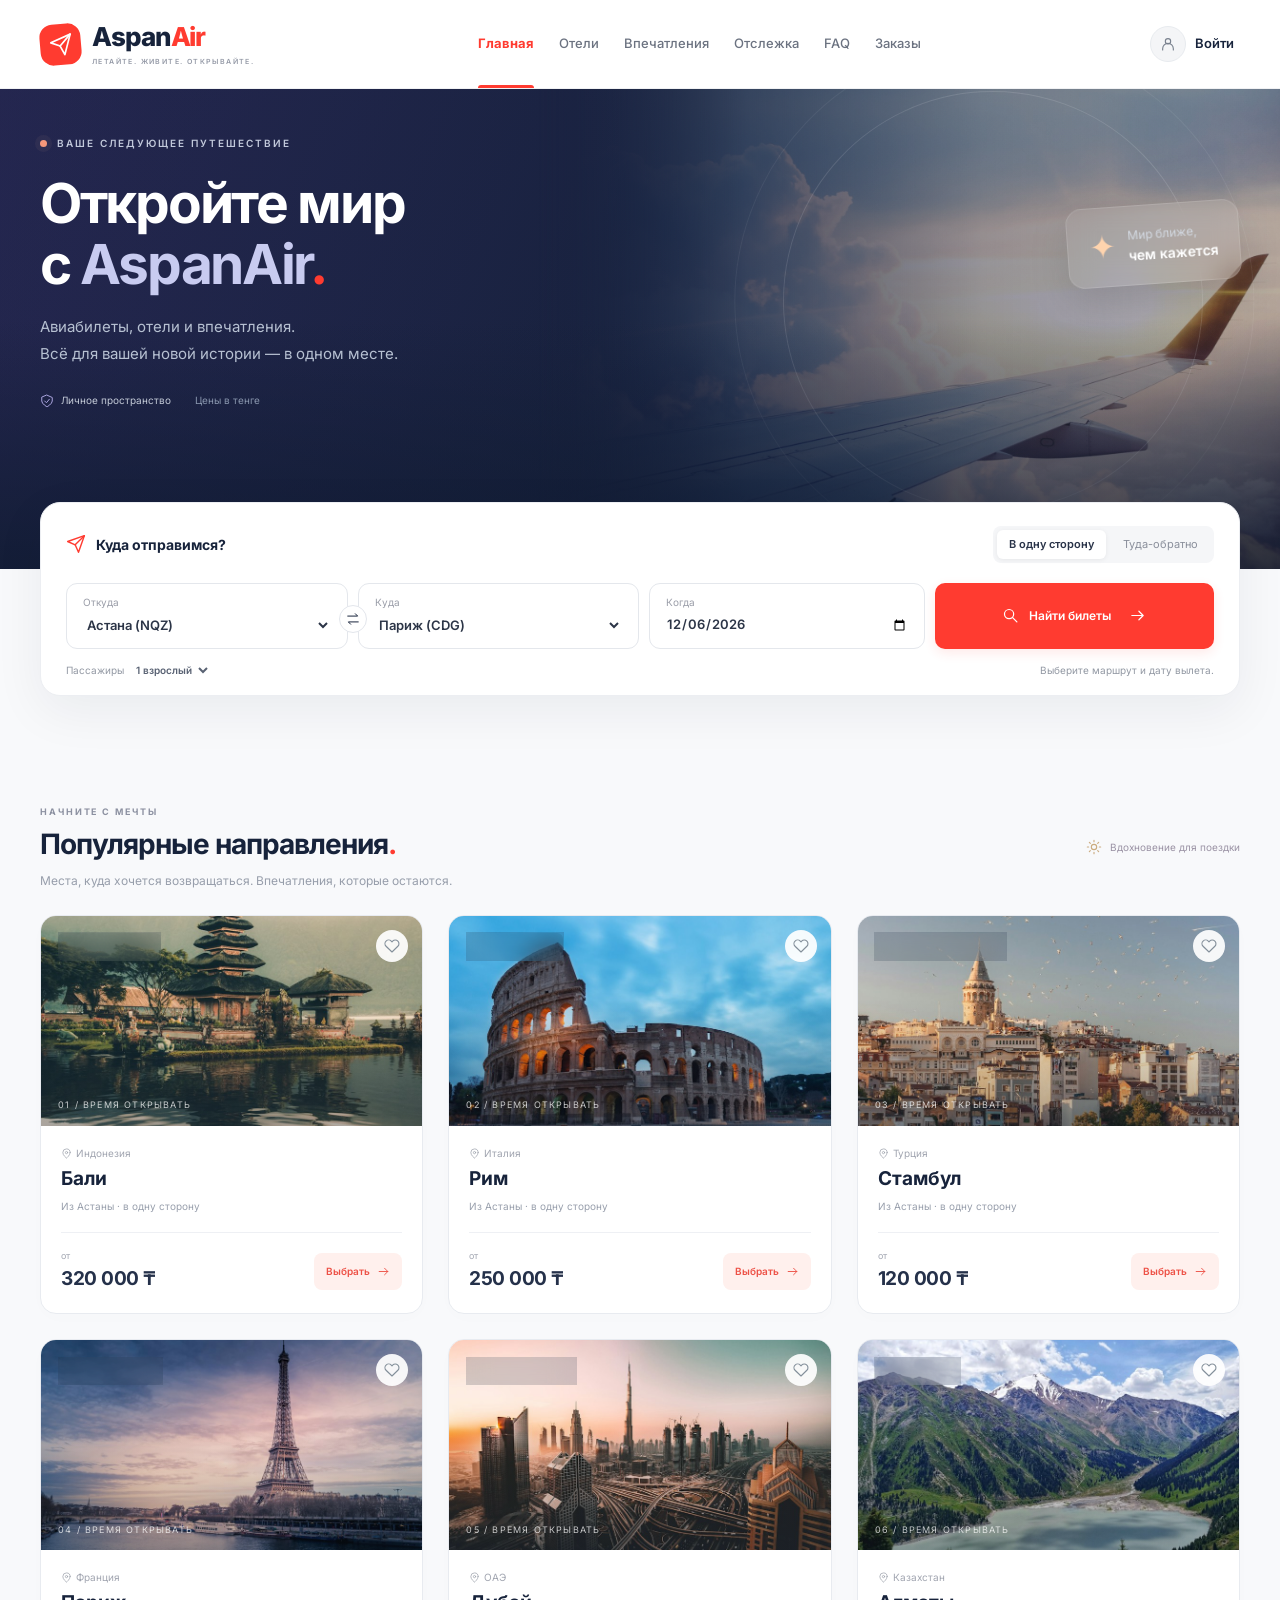
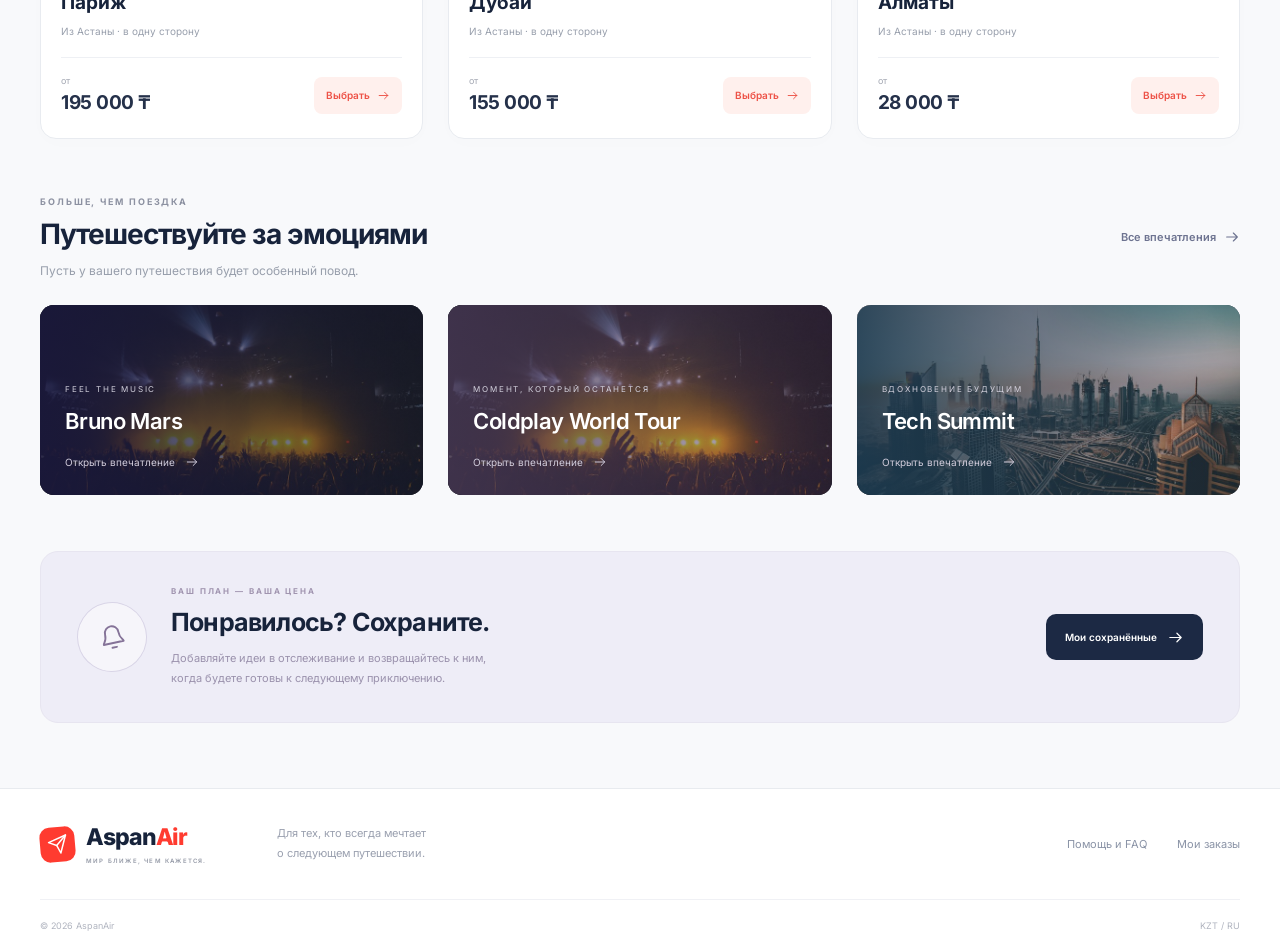
==== index.html @ 9a00ba20 "Создана начальная версия сайта" ====
<!DOCTYPE html>
<html lang="ru">
<head>
 <meta charset="UTF-8"><meta name="viewport" content="width=device-width, initial-scale=1.0"><meta name="theme-color" content="#111b35">
 <title>AspanAir — Дешевые авиабилеты, отели и туры</title>
 <meta name="description" content="Ваше следующее путешествие начинается здесь. AspanAir: авиабилеты, отели, впечатления и отслеживание цен.">
 <link rel="icon" href="./assets/favicon.svg" type="image/svg+xml"><link rel="stylesheet" href="./style.css"><script defer src="./script.js"></script>
</head>
<body>
 <a class="skip-link" href="#main">Перейти к содержимому</a>
 <svg class="icon-defs" aria-hidden="true" xmlns="http://www.w3.org/2000/svg"><defs>
 <symbol id="i-plane" viewBox="0 0 24 24"><path d="m22 2-7 20-4-9-9-4Z"/><path d="M22 2 11 13"/></symbol>
 <symbol id="i-heart" viewBox="0 0 24 24"><path d="M20.8 4.6a5.5 5.5 0 0 0-7.8 0L12 5.7l-1.1-1.1a5.5 5.5 0 0 0-7.8 7.8L12 21l8.8-8.6a5.5 5.5 0 0 0 0-7.8Z"/></symbol>
 <symbol id="i-arrow" viewBox="0 0 24 24"><path d="M4 12h16m-6-6 6 6-6 6"/></symbol>
 <symbol id="i-check" viewBox="0 0 24 24"><path d="m5 12 4 4L19 6"/></symbol>
 <symbol id="i-close" viewBox="0 0 24 24"><path d="m6 6 12 12M6 18 18 6"/></symbol>
 <symbol id="i-menu" viewBox="0 0 24 24"><path d="M4 6h16M4 12h16M4 18h16"/></symbol>
 <symbol id="i-user" viewBox="0 0 24 24"><circle cx="12" cy="8" r="4"/><path d="M4 21v-2a8 8 0 0 1 16 0v2"/></symbol>
 <symbol id="i-location" viewBox="0 0 24 24"><path d="M20 10c0 6-8 12-8 12S4 16 4 10a8 8 0 1 1 16 0Z"/><circle cx="12" cy="10" r="2.5"/></symbol>
 <symbol id="i-calendar" viewBox="0 0 24 24"><rect x="3" y="5" width="18" height="16" rx="3"/><path d="M7 3v4m10-4v4M3 11h18"/></symbol>
 <symbol id="i-search" viewBox="0 0 24 24"><circle cx="10" cy="10" r="6.5"/><path d="m15 15 6 6"/></symbol>
 <symbol id="i-bag" viewBox="0 0 24 24"><rect x="4" y="7" width="16" height="14" rx="3"/><path d="M8 7V5a4 4 0 0 1 8 0v2M9 11v2m6-2v2"/></symbol>
 <symbol id="i-bell" viewBox="0 0 24 24"><path d="M18 8a6 6 0 0 0-12 0c0 7-3 7-3 9h18c0-2-3-2-3-9M10 21h4"/></symbol>
 <symbol id="i-swap" viewBox="0 0 24 24"><path d="M3 7h17l-4-4M21 17H4l4 4"/></symbol>
 <symbol id="i-star" viewBox="0 0 24 24"><path d="m12 3 3 6 7 1-5 5 1 7-6-3-6 3 1-7-5-5 7-1Z"/></symbol>
 <symbol id="i-shield" viewBox="0 0 24 24"><path d="m12 2 9 4v6c0 5-9 10-9 10S3 17 3 12V6Z"/><path d="m8 12 3 3 5-6"/></symbol>
 <symbol id="i-sun" viewBox="0 0 24 24"><circle cx="12" cy="12" r="4"/><path d="M12 2v2m0 16v2M2 12h2m16 0h2M5 5l1.5 1.5m11 11L19 19M5 19l1.5-1.5m11-11L19 5"/></symbol>
 </defs></svg>
 <header class="header">
  <div class="container header-inner">
   <a href="#flights" class="logo" data-tab="flights" aria-label="AspanAir — на главную"><span class="logo-mark"><svg class="icon"><use href="#i-plane"/></svg></span><span>Aspan<span class="logo-air">Air</span><small>ЛЕТАЙТЕ. ЖИВИТЕ. ОТКРЫВАЙТЕ.</small></span></a>
   <nav class="desktop-nav" aria-label="Основная навигация" id="desktop-nav">
    <a href="#flights" id="nav-flights" data-tab="flights" class="active" aria-current="page">Главная</a><a href="#hotels" id="nav-hotels" data-tab="hotels">Отели</a><a href="#experiences" id="nav-experiences" data-tab="experiences">Впечатления</a><a href="#tracking" id="nav-tracking" data-tab="tracking">Отслежка <span class="badge purple" id="tracking-badge" hidden>0</span></a><a href="#faq" id="nav-faq" data-tab="faq">FAQ</a><a href="#cart" id="nav-cart" data-tab="cart">Заказы <span class="badge" id="cart-badge" hidden>0</span></a>
   </nav>
   <div class="header-actions"><button class="profile-btn" id="profile-button" aria-label="Открыть профиль"><span class="avatar"><svg class="icon"><use href="#i-user"/></svg></span><span id="profile-name">Войти</span></button><button class="icon-button mobile-toggle" id="mobile-menu-toggle" aria-label="Открыть меню" aria-expanded="false" aria-controls="mobile-menu"><svg class="icon"><use href="#i-menu"/></svg></button></div>
  </div>
  <nav class="mobile-menu" id="mobile-menu" aria-label="Мобильная навигация" hidden><a href="#flights" data-tab="flights">Главная <span>01</span></a><a href="#hotels" data-tab="hotels">Отели <span>02</span></a><a href="#experiences" data-tab="experiences">Впечатления <span>03</span></a><a href="#tracking" data-tab="tracking">Отслежка цен <span id="mobile-tracking-count">0</span></a><a href="#faq" data-tab="faq">FAQ <span>05</span></a><a href="#cart" data-tab="cart">Мои заказы <span id="mobile-cart-count">0</span></a></nav>
 </header>
 <main id="main" tabindex="-1">
  <section class="tab-pane" id="tab-flights-content" aria-label="Авиабилеты">
   <div class="hero">
    <div class="hero-photo" role="img" aria-label="Крыло самолёта над облаками на закате"></div><div class="hero-orbit" aria-hidden="true"></div>
    <div class="container hero-inner"><div class="hero-copy"><p class="eyebrow"><span></span> ВАШЕ СЛЕДУЮЩЕЕ ПУТЕШЕСТВИЕ</p><h1>Откройте мир<br>с <span>AspanAir</span><span class="red-dot">.</span></h1><p class="hero-description">Авиабилеты, отели и впечатления.<br>Всё для вашей новой истории — в одном месте.</p><div class="hero-bottom"><span><svg class="icon"><use href="#i-shield"/></svg> Личное пространство</span><span>Цены в тенге</span></div></div><div class="hero-stamp" aria-hidden="true"><span class="stamp-icon">✦</span><div>Мир ближе,<br><strong>чем кажется</strong></div></div></div>
   </div>
   <div class="container search-wrap"><form id="flight-search-form" class="search-card" novalidate>
    <div class="search-top"><span class="search-title"><svg class="icon"><use href="#i-plane"/></svg> Куда отправимся?</span><div class="trip-type" role="group" aria-label="Тип поездки"><button type="button" id="one-way" class="selected" aria-pressed="true">В одну сторону</button><button type="button" id="round-trip" aria-pressed="false">Туда-обратно</button></div></div>
    <div class="search-fields"><div class="route-fields"><label class="search-field"><span>Откуда</span><select id="origin" name="origin" aria-label="Город вылета"></select></label><button type="button" id="swap-cities" class="swap-button" aria-label="Поменять города местами"><svg class="icon"><use href="#i-swap"/></svg></button><label class="search-field"><span>Куда</span><select id="destination" name="destination" aria-label="Город прилёта"></select></label></div><label class="search-field date-field"><span>Когда</span><input type="date" id="flight-date" name="date" required></label><label class="search-field date-field" id="return-field" hidden><span>Обратно</span><input type="date" id="return-date" name="returnDate" disabled></label><button class="btn btn-primary search-submit" id="search-button" type="submit"><svg class="icon"><use href="#i-search"/></svg><span>Найти билеты</span><svg class="icon search-arrow"><use href="#i-arrow"/></svg></button></div>
    <div class="search-bottom"><label>Пассажиры <select id="passengers" name="passengers" aria-label="Количество пассажиров"><option value="1">1 взрослый</option><option value="2">2 взрослых</option><option value="3">3 взрослых</option><option value="4">4 взрослых</option><option value="5">5 взрослых</option><option value="6">6 взрослых</option><option value="7">7 взрослых</option><option value="8">8 взрослых</option><option value="9">9 взрослых</option></select></label><span>Выберите маршрут и дату вылета.</span></div>
    <p id="search-error" class="form-error" role="alert" hidden></p><div id="runway-container" class="runway" role="status" hidden><span id="takeoff-airplane"><svg class="icon"><use href="#i-plane"/></svg></span> Подбираем ваше следующее путешествие…</div>
   </form></div>
   <div class="container content-sections">
    <section id="search-results" class="results-section" hidden tabindex="-1"><div class="section-heading"><div><p class="section-kicker">ВАШ МАРШРУТ</p><h2 id="results-title">Найденные рейсы</h2><p id="results-meta"></p></div><button type="button" class="text-button" id="close-results">Скрыть результаты <span>×</span></button></div><div class="filter-row"><label class="check-label"><input type="checkbox" id="direct-only"> Только прямые</label><label>Сортировка <select id="sort-results"><option value="price">Сначала дешевле</option><option value="departure">По времени вылета</option></select></label></div><div id="results-list"></div></section>
    <section><div class="section-heading"><div><p class="section-kicker">НАЧНИТЕ С МЕЧТЫ</p><h2>Популярные направления<span class="red-dot">.</span></h2><p>Места, куда хочется возвращаться. Впечатления, которые остаются.</p></div><span class="heading-note"><svg class="icon"><use href="#i-sun"/></svg> Вдохновение для поездки</span></div><div class="card-grid" id="destinations-grid"></div></section>
    <section class="events-section"><div class="section-heading"><div><p class="section-kicker">БОЛЬШЕ, ЧЕМ ПОЕЗДКА</p><h2>Путешествуйте за эмоциями</h2><p>Пусть у вашего путешествия будет особенный повод.</p></div><a href="#experiences" class="text-button" data-tab="experiences">Все впечатления <svg class="icon"><use href="#i-arrow"/></svg></a></div><div class="event-grid" id="events-grid"></div></section>
    <section class="journey-banner"><div class="journey-symbol" aria-hidden="true"><svg class="icon"><use href="#i-bell"/></svg></div><div><p class="section-kicker">ВАШ ПЛАН — ВАША ЦЕНА</p><h2>Понравилось? Сохраните.</h2><p>Добавляйте идеи в отслеживание и возвращайтесь к ним,<br class="desktop-break"> когда будете готовы к следующему приключению.</p></div><a href="#tracking" data-tab="tracking" class="btn btn-dark">Мои сохранённые <svg class="icon"><use href="#i-arrow"/></svg></a></section>
   </div>
  </section>
  <section class="tab-pane" id="tab-hotels-content" hidden aria-labelledby="hotels-title"><div class="page-hero"><div class="container"><p class="section-kicker">ПРОСЫПАЙТЕСЬ В НОВОМ МЕСТЕ</p><h1 id="hotels-title">Почувствуйте себя дома<span class="red-dot">.</span></h1><p>От уютного стандарта до президентского люкса. Найдите своё место для отдыха.</p></div></div><div class="container page-content"><div class="filter-row"><label class="filter-field">Направление <select id="hotel-filter"><option value="all">Все направления</option><option value="Бали">Бали</option><option value="Франция">Париж</option><option value="ОАЭ">Дубай</option></select></label><span class="subtle-note">Цена за ночь для 2 гостей</span></div><div class="card-grid" id="hotels-grid"></div></div></section>
  <section class="tab-pane" id="tab-experiences-content" hidden aria-labelledby="experiences-title"><div class="page-hero experience-hero"><div class="container"><p class="section-kicker">СОБИРАЙТЕ МОМЕНТЫ</p><h1 id="experiences-title">Истории начинаются здесь<span class="red-dot">.</span></h1><p>Стандарт, VIP с быстрым доступом или индивидуальная программа. Выбирайте своё приключение.</p></div></div><div class="container page-content"><div class="filter-row"><label class="filter-field">Что вас вдохновляет? <select id="experience-filter"><option value="all">Все впечатления</option><option value="Впечатление">Экскурсии и приключения</option><option value="Событие">Музыка и события</option></select></label></div><div class="card-grid" id="experiences-grid"></div></div></section>
  <section class="tab-pane" id="tab-tracking-content" hidden aria-labelledby="tracking-title"><div class="page-hero tracking-hero"><div class="container"><p class="section-kicker">ВАШ СПИСОК ЖЕЛАНИЙ</p><h1 id="tracking-title">Хорошие идеи стоит сохранить<span class="red-dot">.</span></h1><p><span class="personal-name">Ержан</span>, ваши направления, отели и впечатления — всегда под рукой.</p></div></div><div class="container page-content"><div class="section-heading compact"><div><h2>Отслеживание цен <span id="tracking-total" class="count-label">0</span></h2><p>Задайте желаемую цену и попробуйте, как работает отслеживание.</p></div><button class="btn btn-outline" id="simulate-prices"><svg class="icon"><use href="#i-bell"/></svg> Смоделировать изменение</button></div><p class="info-note">Изменение цены рассчитывается по кнопке. Автоматическое обновление реальных цен и отправка уведомлений не подключены.</p><div id="tracking-items-list"></div></div></section>
  <section class="tab-pane" id="tab-faq-content" hidden aria-labelledby="faq-title"><div class="page-hero"><div class="container"><p class="section-kicker">МЫ РЯДОМ</p><h1 id="faq-title">Путешествуйте без вопросов<span class="red-dot">.</span></h1><p>Всё, что нужно знать о проекте, тарифах и вашем следующем путешествии.</p></div></div><div class="container faq-layout page-content"><aside class="faq-aside"><span class="large-icon"><svg class="icon"><use href="#i-plane"/></svg></span><h2>Центр поддержки</h2><p>Собрали ответы на частые вопросы, чтобы подготовка к путешествию была проще.</p></aside><div id="faq-list" class="faq-list"></div></div></section>
  <section class="tab-pane" id="tab-cart-content" hidden aria-labelledby="cart-title"><div class="page-hero"><div class="container"><p class="section-kicker">ВАШЕ ПУТЕШЕСТВИЕ ПОЧТИ НАЧАЛОСЬ</p><h1 id="cart-title">Всё готово к новым историям<span class="red-dot">.</span></h1><p>Проверьте предложения, оформите заказ и сохраните свои планы.</p></div></div><div class="container page-content"><div class="cart-layout"><div><div class="section-heading compact"><h2>Выбранные предложения <span id="cart-total-count" class="count-label">0</span></h2></div><div id="cart-items-list"></div></div><aside class="summary-card" id="cart-summary"><p class="section-kicker">ВАШ ЗАКАЗ</p><h3>Детали путешествия</h3><div class="summary-row"><span>Предложения</span><span id="summary-quantity">0</span></div><div class="summary-row"><span>Сервисный сбор</span><strong>0 ₸</strong></div><div class="summary-total"><span>Итого</span><strong id="summary-price">0 ₸</strong></div><button class="btn btn-primary" id="checkout-button">Оформить заказ <svg class="icon"><use href="#i-arrow"/></svg></button><p class="subtle-note"><svg class="icon"><use href="#i-shield"/></svg> Без оплаты и банковских данных</p></aside></div><section class="order-history"><div class="section-heading"><div><p class="section-kicker">ВСЕ ПЛАНЫ ПОД РУКОЙ</p><h2>История заказов</h2></div><span class="subtle-note">Сохраняется на этом устройстве</span></div><div id="order-history-list"></div></section></div></section>
 </main>
 <footer class="footer"><div class="container footer-top"><a class="logo" data-tab="flights" href="#flights"><span class="logo-mark"><svg class="icon"><use href="#i-plane"/></svg></span><span>Aspan<span class="logo-air">Air</span><small>МИР БЛИЖЕ, ЧЕМ КАЖЕТСЯ.</small></span></a><p>Для тех, кто всегда мечтает<br>о следующем путешествии.</p><div class="footer-links"><a href="#faq" data-tab="faq">Помощь и FAQ</a><a href="#cart" data-tab="cart">Мои заказы</a></div></div><div class="container footer-bottom"><span>© <span id="year">2026</span> AspanAir</span><span>KZT / RU</span></div></footer>
 <dialog id="info-modal" class="modal"><div id="info-modal-content"></div></dialog>
 <dialog id="auth-modal" class="modal small-modal" aria-labelledby="auth-title"><div class="modal-body"><button class="icon-button modal-close" data-close="auth-modal" aria-label="Закрыть">×</button><p class="section-kicker">ASPANAIR</p><h2 id="auth-title">Вход</h2><form id="account-form"><label id="name-row" hidden>Имя<input id="account-name" class="text-input" maxlength="40" autocomplete="given-name"></label><label>Электронная почта<input id="account-email" class="text-input" type="email" autocomplete="username" required></label><label>Пароль<input id="account-pass" class="text-input" type="password" maxlength="256" autocomplete="current-password" required></label><div id="strength-box" hidden><div class="strength-line"><i></i><i></i><i></i></div><strong id="strength-label" aria-live="polite"></strong><p class="muted">Не менее 12 символов. Используйте три вида символов: строчные и заглавные буквы, цифры или знаки. Избегайте повторов и простых сочетаний.</p></div><button id="account-submit" class="btn btn-primary full-width">Войти</button></form><p id="account-message" role="status"></p><button id="auth-switch" class="btn">Создать аккаунт</button><button id="account-logout" class="btn" hidden>Выйти</button></div></dialog>
 <dialog id="payment-modal" class="modal small-modal"><div class="modal-body"><button class="icon-button modal-close" data-close="payment-modal" aria-label="Закрыть оформление"><svg class="icon"><use href="#i-close"/></svg></button><span class="large-icon"><svg class="icon"><use href="#i-bag"/></svg></span><p class="section-kicker">ПЛАНЫ ПРЕВРАЩАЮТСЯ В ИСТОРИИ</p><h2>Оформить заказ</h2><p class="muted">Оплата не требуется. Настоящие билеты и бронирования не создаются.</p><div id="checkout-details"></div><button class="btn btn-primary full-width" id="confirm-order">Подтвердить заказ <svg class="icon"><use href="#i-check"/></svg></button></div></dialog>
 <div id="toast-container" class="toast-container" aria-live="polite" aria-atomic="false"></div>
 <noscript><div class="noscript">Включите JavaScript, чтобы искать рейсы и управлять заказами.</div></noscript>
</body></html>
---- style.css ----
@font-face {
  font-family: 'Inter';
  font-style: normal;
  font-weight: 400;
  font-display: swap;
  src: url(./assets/inter-0.ttf) format('truetype');
}
@font-face {
  font-family: 'Inter';
  font-style: normal;
  font-weight: 500;
  font-display: swap;
  src: url(./assets/inter-1.ttf) format('truetype');
}
@font-face {
  font-family: 'Inter';
  font-style: normal;
  font-weight: 600;
  font-display: swap;
  src: url(./assets/inter-2.ttf) format('truetype');
}
@font-face {
  font-family: 'Inter';
  font-style: normal;
  font-weight: 700;
  font-display: swap;
  src: url(./assets/inter-3.ttf) format('truetype');
}
@font-face {
  font-family: 'Inter';
  font-style: normal;
  font-weight: 800;
  font-display: swap;
  src: url(./assets/inter-4.ttf) format('truetype');
}

:root{--brand:#ff3b30;--brand-hover:#e02e24;--ink:#17233b;--muted:#798293;--border:#e8ebef;--surface:#f7f8fa;--purple:#8262d6;--radius:20px;--shadow:0 12px 40px #1528440c;font-family:Inter,-apple-system,BlinkMacSystemFont,'Segoe UI',Arial,sans-serif;color:var(--ink);font-synthesis:none}
*,*:before,*:after{box-sizing:border-box}html{scroll-behavior:smooth;scroll-padding-top:106px}body{margin:0;background:#f8f9fb;line-height:1.5;font-size:14px}button,input,select{font:inherit}button,a,input,select,summary{-webkit-tap-highlight-color:transparent}button,select,summary{cursor:pointer}button{color:inherit}a{color:inherit;text-decoration:none}img{max-width:100%;display:block}button{border:0}h1,h2,h3,p{margin:0}button:disabled{opacity:.45;cursor:not-allowed}button,a,input,select,summary{outline-offset:5px}button:focus-visible,a:focus-visible,input:focus-visible,select:focus-visible,summary:focus-visible{outline:3px solid #8a7ada}input,select{min-width:0}input[type=date]{color-scheme:light}svg.icon{width:20px;height:20px;fill:none;stroke:currentColor;stroke-width:1.7;stroke-linecap:round;stroke-linejoin:round;flex-shrink:0;vertical-align:middle}.icon-defs{position:absolute;width:0;height:0;overflow:hidden}[hidden]{display:none!important}.container{width:min(1240px,calc(100% - 80px));margin:auto}.skip-link{position:fixed;top:-100px;left:12px;padding:12px;background:white;z-index:100}.skip-link:focus{top:12px}.header{position:sticky;top:0;z-index:30;background:#fff;border-bottom:1px solid #f0f1f3}.header-inner{height:88px;display:flex;align-items:center;justify-content:space-between;gap:22px}.logo{display:inline-flex;align-items:center;gap:11px;font-size:26px;font-weight:800;letter-spacing:-1.1px;line-height:1.15;flex-shrink:0}.logo-air{color:var(--brand)}.logo small{display:block;font-size:7px;font-weight:600;letter-spacing:1.4px;margin-top:7px;color:#959aa7}.logo-mark{display:grid;place-items:center;width:41px;height:41px;border-radius:13px;background:var(--brand);color:white;transform:rotate(-5deg)}.logo-mark .icon{width:24px;height:24px}.desktop-nav{display:flex;align-items:stretch;height:100%;gap:25px}.desktop-nav>a{display:flex;align-items:center;gap:6px;font-size:13px;font-weight:500;position:relative;color:#6b7280;white-space:nowrap}.desktop-nav>a.active{color:var(--brand);font-weight:650}.desktop-nav>a.active:after{content:'';height:3px;background:var(--brand);position:absolute;bottom:0;left:0;right:0;border-radius:3px 3px 0 0}.desktop-nav>a:hover{color:var(--brand)}.badge{display:inline-grid;place-items:center;min-width:18px;height:18px;padding:0 4px;border-radius:6px;background:var(--brand);color:#fff;font-size:10px;font-weight:700}.badge.purple{background:var(--purple)}.header-actions{display:flex;align-items:center;gap:10px}.profile-btn{display:flex;align-items:center;gap:9px;background:transparent;font-weight:600;font-size:13px;max-width:145px}.profile-btn>span:last-child{overflow:hidden;text-overflow:ellipsis}.avatar{background:#f4f5f7;border:1px solid #e8ebef;display:grid;place-items:center;width:36px;height:36px;border-radius:50%;color:#78808d;flex-shrink:0}.avatar .icon{width:16px;height:16px}.icon-button{display:grid;place-items:center;width:40px;height:40px;background:#fff;border:1px solid var(--border);border-radius:50%;flex-shrink:0}.icon-button:hover{background:#f1f2f5}.mobile-toggle{display:none}.mobile-menu{background:#fff;border-top:1px solid var(--border);padding:12px 24px;max-height:calc(100dvh - 72px);overflow:auto;box-shadow:0 10px 20px #0001}.mobile-menu a{display:flex;justify-content:space-between;padding:12px;border-radius:8px}.mobile-menu a[aria-current]{background:#fff1ee;color:var(--brand)}.mobile-menu a span{color:#9c96a6;font-size:12px}.hero{position:relative;isolation:isolate;background:linear-gradient(112deg,#222652 0%,#15213c 48%,#0c1728 100%);height:480px;color:white;overflow:hidden}.hero-photo{background:linear-gradient(90deg,#17213d 1%,#15213c33 60%,#15213c10),url('./assets/hero.jpg') center 53%/cover;position:absolute;z-index:-2;inset:0 0 0 42%;opacity:.75;mask-image:linear-gradient(to right,transparent,#000 28%)}.hero:after{content:'';position:absolute;z-index:-1;inset:0;background:linear-gradient(0deg,#101b32cc,transparent 52%),linear-gradient(90deg,#28274a55,transparent)}.hero-inner{position:relative;height:100%;display:flex;align-items:flex-start;padding-top:47px}.eyebrow{display:flex;align-items:center;gap:10px;font-size:10px;font-weight:550;letter-spacing:2px;color:#c2c9db}.eyebrow>span{width:7px;height:7px;background:#f5987b;border-radius:50%;box-shadow:0 0 0 5px #ffb99b0d}.hero h1{font-size:clamp(38px,4.3vw,62px);font-weight:700;letter-spacing:-2.3px;line-height:1.1;margin-top:22px}.hero h1>span:not(.red-dot){color:#c8cbf0}.red-dot{color:var(--brand)}.hero-description{font-size:15px;color:#b7c1d2;line-height:1.8;margin-top:19px}.hero-bottom{display:flex;align-items:center;gap:24px;color:#c4cbd8;font-size:10px;margin-top:26px}.hero-bottom>span{display:flex;align-items:center;gap:7px}.hero-bottom .icon{width:14px;height:14px;color:#aca5e0}.hero-bottom>span+span{color:#8996ae}.hero-orbit{position:absolute;inset:auto 6% 12% auto;border:1px solid #ffffff22;width:420px;height:420px;border-radius:50%;transform:rotate(-25deg);z-index:-1}.hero-orbit:after{content:'';position:absolute;width:520px;height:520px;border:1px solid #ffffff11;border-radius:50%;top:-50px;left:-50px}.hero-stamp{position:absolute;right:0;top:115px;display:flex;align-items:center;gap:12px;padding:15px 21px;background:#ffffff0f;backdrop-filter:blur(14px);border:1px solid #ffffff20;border-radius:16px;box-shadow:0 15px 40px #0002;transform:rotate(-4deg);color:#d2d8e1;font-size:12px}.hero-stamp strong{font-size:14px;color:white;font-weight:600}.stamp-icon{font-size:32px;color:#ffd4ae}.search-wrap{position:relative;z-index:2;margin-top:-67px}.search-card{background:white;border-radius:20px;box-shadow:0 15px 50px #0d1d3710;border:1px solid #eceef2;padding:23px 25px 17px}.search-top{display:flex;justify-content:space-between;align-items:center;margin-bottom:20px}.search-title{display:flex;gap:10px;align-items:center;font-size:14px;font-weight:650}.search-title .icon{color:var(--brand)}.trip-type{display:flex;gap:5px;background:#f5f6f8;padding:4px;border-radius:8px}.trip-type button{background:transparent;border-radius:6px;padding:6px 12px;font-size:11px;color:#8a8f9b}.trip-type button.selected{background:white;box-shadow:0 1px 5px #00000010;color:#293348;font-weight:600}.search-fields{display:flex;gap:10px}.route-fields{display:flex;align-items:stretch;position:relative;flex:1.9;min-width:0;gap:10px}.search-field{border:1px solid #e4e7ec;background:#fff;border-radius:11px;padding:11px 16px;min-width:0;display:flex;flex-direction:column;gap:4px;flex:1}.search-field:focus-within{border-color:#a6a0ca;box-shadow:0 0 0 3px #a6a0ca15}.search-field>span{font-size:10px;color:#9a9da8}.search-field>select,.search-field>input{background:transparent;border:0;width:100%;color:#2c3547;font-weight:600;font-size:13px;padding:0;height:23px;outline:none}.search-field>select{padding-right:15px}.date-field{flex:.8}.swap-button{width:28px;height:28px;background:white;border:1px solid #e3e6ec;position:absolute;left:calc(50% - 14px);top:22px;border-radius:50%;display:grid;place-items:center;z-index:2}.swap-button .icon{width:14px;height:14px}.btn{min-height:46px;border-radius:10px;font-weight:600;font-size:12px;display:inline-flex;justify-content:center;align-items:center;gap:10px;padding:13px 19px;transition:background .18s,transform .18s;white-space:normal}.btn:hover{transform:translateY(-1px)}.btn-primary{background:var(--brand);color:white;box-shadow:0 4px 12px #ff3b301c}.btn-primary:hover{background:var(--brand-hover)}.btn-primary:disabled{transform:none}.btn .icon{width:17px;height:17px}.btn-dark{background:#1c2944;color:white}.btn-dark:hover{background:#2d3b5a}.btn-outline{background:white;border:1px solid #e0e4eb;color:#5d587b}.search-submit{min-width:190px;flex:.8;justify-content:center}.search-arrow{margin-left:8px}.search-bottom{display:flex;justify-content:space-between;align-items:center;margin-top:14px;font-size:10px;color:#9298a3;gap:12px}.search-bottom>label{display:flex;gap:8px;align-items:center}.search-bottom select{border:0;background:transparent;color:#596273;font-size:10px;font-weight:600;max-width:110px}.form-error{color:#bd281c;background:#fff1ef;border-radius:7px;padding:10px 12px;font-size:12px;margin-top:12px}.runway{position:relative;background:#f4f2fa;padding:12px 14px 12px 45px;margin-top:12px;border-radius:8px;font-size:12px;color:#716890;overflow:hidden}.runway>span{position:absolute;left:15px;animation:takeoff 1s ease-in-out infinite}.runway .icon{width:18px;height:18px}.content-sections{padding:53px 0 65px}.content-sections>section+section{margin-top:56px}.section-heading{display:flex;align-items:center;justify-content:space-between;gap:20px;margin-bottom:25px}.section-kicker{font-size:9px;letter-spacing:1.9px;font-weight:650;color:#8c91a1;margin-bottom:10px}.section-heading h2{font-size:28px;font-weight:700;letter-spacing:-1px;line-height:1.2}.section-heading p:not(.section-kicker){color:#979eab;font-size:12px;margin-top:10px}.heading-note{display:flex;align-items:center;gap:8px;font-size:10px;color:#9a92a4}.heading-note .icon{color:#cbac80;width:16px;height:16px}.card-grid{display:grid;grid-template-columns:repeat(3,minmax(0,1fr));gap:25px}.travel-card{background:white;border:1px solid #e8ebf0;border-radius:16px;overflow:hidden;box-shadow:0 4px 20px #1f2f4a03;transition:transform .2s,box-shadow .2s;min-width:0}.travel-card:hover{transform:translateY(-4px);box-shadow:0 12px 30px #1f2f4a0c}.card-image{height:210px;position:relative;overflow:hidden;background:#cbd6d9}.card-image:after{content:'';position:absolute;inset:40% 0 0;background:linear-gradient(0deg,#121f3155,transparent);pointer-events:none}.card-image>img{width:100%;height:100%;object-fit:cover;transition:transform .6s}.travel-card:hover .card-image>img{transform:scale(1.04)}.card-tag{position:absolute;left:17px;top:17px;border:1px solid #ffffff50;border-radius:6px;color:#fff;padding:6px 9px;font-size:9px;background:#24364732;backdrop-filter:blur(12px);z-index:1}.heart-button{position:absolute;top:14px;right:14px;width:32px;height:32px;border-radius:50%;background:#ffffffeb;display:grid;place-items:center;color:#84909b;z-index:2;transition:transform .15s}.heart-button .icon{width:16px;height:16px}.heart-button[aria-pressed=true]{color:var(--brand)}.heart-button[aria-pressed=true] .icon{fill:var(--brand)}.heart-button:hover{transform:scale(1.1)}.photo-index{position:absolute;bottom:14px;left:17px;color:#ffffffc0;font-size:9px;letter-spacing:1.2px;z-index:1}.card-body{padding:20px}.card-location{display:flex;align-items:center;gap:4px;color:#a1a5b0;font-size:10px;margin-bottom:5px}.card-location .icon{width:11px;height:11px}.card-body h3{font-size:19px;letter-spacing:-.5px;line-height:1.35}.card-body h3 button{background:none;padding:0;text-align:left;font:inherit;font-weight:650}.card-subtitle{font-size:10px;color:#989fac;margin-top:8px}.card-bottom{display:flex;justify-content:space-between;align-items:center;border-top:1px solid #eef0f4;margin-top:18px;padding-top:16px;gap:12px}.card-price>small{display:block;font-size:9px;color:#a4a8b3;margin-bottom:2px}.card-price strong{font-size:19px;color:#25314a;letter-spacing:-.5px}.card-price em{font-style:normal;color:#8f95a0;font-size:10px;font-weight:400}.card-action{display:flex;align-items:center;justify-content:center;gap:7px;background:#fff0ed;color:#ed5146;border-radius:8px;font-size:10px;padding:11px 12px;font-weight:600}.card-action:hover{background:#ffe3dd}.card-action .icon{width:13px;height:13px}.rating{display:flex;gap:4px;align-items:center;font-size:10px;color:#bd9354;margin-left:auto}.rating .icon{width:12px;height:12px;fill:#e3b86a;stroke:#e3b86a}.text-button{display:inline-flex;align-items:center;gap:8px;font-size:11px;font-weight:600;color:#6d7390;background:none;padding:5px 0}.text-button .icon{width:16px;height:16px}.text-button:hover{color:var(--brand)}.event-grid{display:grid;grid-template-columns:repeat(3,minmax(0,1fr));gap:25px}.event-card{position:relative;min-height:190px;border-radius:14px;overflow:hidden;isolation:isolate;padding:25px;color:white;display:flex;flex-direction:column;align-items:flex-start;justify-content:flex-end;background:#192338}.event-card img{position:absolute;inset:0;width:100%;height:100%;object-fit:cover;z-index:-2}.event-card:after{content:'';position:absolute;inset:0;background:linear-gradient(90deg,#1a183ce8,#171b3877);z-index:-1}.event-card:nth-child(2):after{background:linear-gradient(90deg,#443652e0,#50316355)}.event-card:nth-child(3):after{background:linear-gradient(90deg,#1b3a50eb,#183d5b44)}.event-card small{font-size:8px;letter-spacing:1.8px;color:#d4d2de;margin-bottom:10px}.event-card h3{font-size:22px;letter-spacing:-.6px;font-weight:600}.event-card button{padding:0;margin-top:17px;font-size:10px;color:#d1ccdb;background:none;display:flex;gap:10px;align-items:center}.event-card button .icon{width:14px;height:14px}.event-note{position:absolute;top:13px;right:13px;font-size:8px;padding:4px 6px;border:1px solid #ffffff22;border-radius:4px;color:#ffffff88}.journey-banner{padding:33px 36px;background:#eeedf7;border:1px solid #e7e5f0;border-radius:18px;display:flex;align-items:center;gap:24px}.journey-symbol{width:70px;height:70px;display:grid;place-items:center;border:1px solid #d9d5e7;border-radius:50%;color:#857398;flex-shrink:0;background:#f6f5fa;transform:rotate(-12deg)}.journey-symbol .icon{width:27px;height:27px}.journey-banner h2{font-size:25px;font-weight:650;letter-spacing:-.8px}.journey-banner p:not(.section-kicker){font-size:11px;color:#9a91ac;margin-top:8px;line-height:1.8}.journey-banner .section-kicker{font-size:8px;color:#a094af;margin-bottom:7px}.journey-banner .btn{margin-left:auto;font-size:10px}.page-hero{background:linear-gradient(110deg,#eef0f7,#f5f4f9 60%,#f9efeb);padding:52px 0 46px;border-bottom:1px solid #e8e9ee}.page-hero h1{font-size:38px;font-weight:650;letter-spacing:-1.5px;line-height:1.25;max-width:900px}.page-hero p:not(.section-kicker){font-size:13px;color:#7f889c;margin-top:13px;max-width:700px;line-height:1.8}.page-content{padding-top:36px;padding-bottom:65px;min-height:400px}.experience-hero{background:linear-gradient(110deg,#eeeaf5,#f6f1f4 60%,#f9ede3)}.tracking-hero{background:linear-gradient(110deg,#ece9f4,#f5f4f9 70%,#efedf7)}.filter-row{display:flex;align-items:center;justify-content:space-between;gap:20px;margin-bottom:24px;flex-wrap:wrap;font-size:11px;color:#9399a4}.filter-row select{border:1px solid #e2e5ec;border-radius:7px;padding:8px 11px;background:white;font-size:11px;color:#50596f;margin-left:8px;max-width:100%}.subtle-note{font-size:10px;color:#9a9fac;line-height:1.8}.info-note{background:#eeedf7;border:1px solid #e4dff0;color:#9387aa;padding:12px 15px;font-size:11px;border-radius:9px;margin-bottom:25px}.compact{margin-bottom:20px}.compact h2{font-size:22px}.count-label{display:inline-grid;place-items:center;font-size:10px;vertical-align:middle;min-width:23px;height:23px;background:#eeecf4;border-radius:7px;color:#a08fb6;margin-left:7px}.empty-state{background:white;border:1px dashed #d9deea;border-radius:16px;text-align:center;padding:55px 22px;display:flex;align-items:center;flex-direction:column;gap:12px}.empty-state h3{font-size:20px;letter-spacing:-.5px}.empty-state p{font-size:12px;color:#9a9fac;max-width:350px;line-height:1.8}.empty-state .btn{margin-top:5px}.large-icon{display:inline-grid;place-items:center;width:58px;height:58px;background:#f1edf7;border-radius:17px;color:#9885b3;margin-bottom:12px}.large-icon .icon{width:26px;height:26px}.track-card{display:grid;grid-template-columns:120px minmax(120px,1.2fr) 1fr auto;gap:24px;align-items:center;background:white;border:1px solid var(--border);padding:19px;border-radius:15px;margin-bottom:15px}.track-card>img{width:120px;height:110px;object-fit:cover;border-radius:10px}.track-main h3{font-size:17px;font-weight:600;letter-spacing:-.5px}.track-main>p{font-size:10px;color:#9a9fac;margin:5px 0 10px}.track-current{font-size:19px;font-weight:650}.track-change{font-size:10px;margin-left:8px;color:#22a47e}.track-change.up{color:#cc8073}.target-label{font-size:10px;color:#9298a4;display:block;margin-bottom:7px}.target-row{display:flex;gap:7px}.target-row input{border:1px solid #e0e4ec;border-radius:8px;padding:9px 10px;width:140px;font-size:12px;color:#4a5264}.target-row button{background:#efedf5;color:#857294;border-radius:8px;padding:8px 11px}.target-status{font-size:9px;color:#9a9fac;display:block;margin-top:7px}.target-status.reached{color:#2aa281}.track-remove{align-self:flex-start}.faq-layout{display:grid;grid-template-columns:280px 1fr;gap:80px}.faq-aside h2{font-size:23px;letter-spacing:-.5px}.faq-aside>p{font-size:12px;color:#979eac;line-height:1.9;margin-top:12px}.faq-hint{background:#eeedf6;border-radius:12px;padding:19px;margin-top:26px;color:#8b7e9d}.faq-hint strong{font-size:12px}.faq-hint p{font-size:10px;line-height:1.9;margin-top:8px}.faq-list details{background:white;border:1px solid var(--border);border-radius:12px;padding:20px 23px;margin-bottom:12px}.faq-list summary{font-size:13px;font-weight:550;list-style:none;display:flex;align-items:center;gap:18px;justify-content:space-between}.faq-list summary::-webkit-details-marker{display:none}.faq-list summary:after{content:'+';font-size:22px;color:#b1a7bd;font-weight:400}.faq-list details[open] summary:after{content:'−'}.faq-list details[open] summary{color:#75668b}.faq-list details p{padding-top:15px;font-size:12px;color:#939baa;line-height:1.9}.cart-layout{display:grid;grid-template-columns:1fr 320px;gap:30px;align-items:start}.summary-card{background:white;border:1px solid var(--border);padding:24px;border-radius:16px;position:sticky;top:112px}.summary-card h3{font-size:18px;letter-spacing:-.4px;margin-bottom:24px}.summary-row{display:flex;justify-content:space-between;color:#99a0ac;font-size:11px;margin-bottom:16px}.summary-row strong{font-weight:500;color:#849084}.summary-total{display:flex;justify-content:space-between;align-items:center;border-top:1px solid var(--border);padding-top:20px;margin-bottom:21px;font-size:12px}.summary-total strong{font-size:23px;letter-spacing:-1px}.summary-card>.btn{width:100%;font-size:11px;padding:14px 10px}.summary-card>.subtle-note{display:flex;align-items:center;justify-content:center;gap:5px;margin-top:15px;font-size:9px}.summary-card>.subtle-note .icon{width:12px;height:12px}.cart-line{display:flex;gap:17px;align-items:center;background:white;border:1px solid var(--border);border-radius:14px;margin-bottom:14px;padding:17px}.cart-line>img{width:95px;height:105px;object-fit:cover;border-radius:9px}.cart-line-content{flex:1;min-width:0}.cart-line-content h3{font-size:14px;font-weight:600;letter-spacing:-.2px}.cart-line-content>p{font-size:10px;color:#98a0af;margin-top:6px;overflow-wrap:anywhere}.cart-line-controls{display:flex;align-items:center;gap:12px;margin-top:13px}.quantity-control{display:inline-flex;align-items:center;border:1px solid var(--border);border-radius:6px;overflow:hidden;flex-shrink:0}.quantity-control button{background:#f7f8fa;width:27px;height:27px;color:#9b92ac}.quantity-control span{width:24px;text-align:center;font-size:11px}.line-price{font-size:15px;font-weight:600;white-space:nowrap}.cart-line>.icon-button{align-self:flex-start;width:28px;height:28px;border:0;color:#b1b7c3}.cart-line>.icon-button .icon{width:15px;height:15px}.order-history{margin-top:55px}.order-card{background:#fff;border:1px solid var(--border);border-radius:14px;padding:23px;margin-bottom:15px}.order-card-header{display:flex;align-items:center;justify-content:space-between;gap:10px;border-bottom:1px solid #f0f2f5;padding-bottom:15px;margin-bottom:12px}.order-card-header h3{font-size:14px;font-weight:600}.order-card-header p{color:#9ca3af;font-size:10px;margin-top:5px}.order-status{font-size:9px;color:#3a9c7f;background:#eaf6f1;border-radius:5px;padding:5px 8px}.order-status.cancelled{color:#a1948e;background:#f3efed}.order-item{display:flex;align-items:flex-start;justify-content:space-between;gap:20px;font-size:12px;padding:8px 0}.order-item small{display:block;font-size:10px;color:#9da3ae;margin-top:4px}.order-footer{display:flex;justify-content:space-between;gap:14px;align-items:center;border-top:1px solid #f0f2f5;padding-top:15px;margin-top:12px}.order-footer strong{font-size:16px}.results-section{padding-bottom:28px;border-bottom:1px solid var(--border)}.flight-card{background:white;border:1px solid var(--border);border-radius:14px;display:grid;grid-template-columns:140px 1fr 170px;gap:20px;padding:24px;margin-bottom:13px;align-items:center}.flight-provider{display:flex;gap:10px;align-items:center;font-size:12px;font-weight:600}.flight-provider .logo-mark{width:31px;height:31px;border-radius:9px}.flight-provider .icon{width:17px;height:17px}.flight-provider small{display:block;font-size:8px;color:#9b9daa;font-weight:400;margin-top:5px}.flight-route{display:flex;align-items:center;gap:18px}.flight-time strong{font-size:21px;font-weight:600}.flight-time p{font-size:10px;color:#98a0ac;margin-top:3px}.route-line{flex:1;text-align:center;min-width:60px}.route-line>p{color:#9da2b0;font-size:9px}.route-line>.line{height:1px;background:#d9dce7;position:relative;margin:9px 0}.route-line>.line:before,.route-line>.line:after{content:'';position:absolute;width:5px;height:5px;border:1px solid #bbc1d1;border-radius:50%;background:white;top:-2px}.route-line>.line:before{left:0}.route-line>.line:after{right:0}.route-line>small{font-size:8px;color:#a68c73}.flight-buy{border-left:1px dashed #e0e4ed;padding-left:24px;text-align:right}.flight-buy>strong{font-size:20px;letter-spacing:-.5px}.flight-buy>small{display:block;font-size:9px;color:#9ca2af;margin:4px 0 12px}.flight-buy .btn{font-size:10px;min-height:36px;padding:9px 14px;width:100%}.check-label{display:flex;align-items:center;gap:7px;color:#7f889d}.check-label input{accent-color:var(--brand)}.modal{border:0;padding:0;border-radius:21px;width:min(860px,calc(100% - 40px));max-height:90dvh;color:var(--ink);box-shadow:0 25px 100px #0003;background:white;overscroll-behavior:contain}.modal::backdrop{background:#141c3d99;backdrop-filter:blur(5px)}.small-modal{width:min(450px,calc(100% - 32px))}.modal-body{position:relative;padding:32px}.modal-close{position:absolute;right:19px;top:19px;z-index:2;width:32px;height:32px}.modal-close .icon{width:16px;height:16px}.modal-body h2{font-size:25px;letter-spacing:-.8px;line-height:1.3;padding-right:15px}.muted{color:#9b9faa;font-size:12px;line-height:1.8;margin-top:12px}.field-label{font-size:11px;color:#8a8f9f;display:block;margin:22px 0 8px}.text-input{width:100%;border:1px solid #dddfe7;border-radius:8px;padding:12px;background:#fff;color:#424a5f}.full-width{width:100%;margin-top:20px}.small-modal .subtle-note{text-align:center;margin-top:15px}.info-cover{height:170px;position:relative;background:#c6d4d8;overflow:hidden}.info-cover>img{width:100%;height:100%;object-fit:cover}.info-cover:after{content:'';position:absolute;inset:0;background:linear-gradient(0deg,#111e4266,transparent)}.info-cover>.modal-close{z-index:2}.info-cover .info-type{position:absolute;bottom:18px;left:30px;color:white;font-size:10px;letter-spacing:1.5px;text-transform:uppercase;z-index:1}.info-intro{padding:25px 30px 0}.info-intro h2{font-size:27px;letter-spacing:-.8px}.info-intro p{font-size:12px;color:#9097a5;line-height:1.8;margin-top:10px;max-width:680px}.info-facts{display:flex;gap:20px;flex-wrap:wrap;margin-top:18px;color:#9e94aa;font-size:10px}.info-facts>span{display:flex;align-items:center;gap:5px}.info-facts .icon{width:12px;height:12px}.tariff-grid{display:grid;grid-template-columns:repeat(3,minmax(0,1fr));gap:12px;padding:25px 30px 10px}.tariff{position:relative;cursor:pointer;display:block;border:1px solid var(--border);padding:20px 17px 17px;border-radius:12px;transition:border-color .2s,background .2s}.tariff:has(input:checked){border-color:var(--brand);background:#fffbfa;box-shadow:0 0 0 1px var(--brand)}.tariff input{accent-color:var(--brand);position:absolute;top:18px;right:13px}.tariff h3{font-size:13px;margin-bottom:17px;max-width:calc(100% - 12px);min-height:38px}.tariff ul{padding:0;list-style:none;font-size:10px;color:#969cab;line-height:1.7;min-height:82px}.tariff li{margin:8px 0;display:flex;gap:6px}.tariff li .icon{width:11px;height:11px;color:#a692b5;margin-top:3px}.tariff strong{font-size:21px;letter-spacing:-.6px}.tariff small{font-size:9px;color:#9c9fad;display:block;margin-top:3px}.info-order-form{padding:15px 30px 28px}.info-form-row{display:flex;gap:13px;align-items:flex-end}.info-form-row>label{flex:1;min-width:0}.info-form-row .field-label{margin:0 0 7px}.info-form-row .text-input{height:44px;font-size:12px}.info-form-row>.btn{flex:1.2;min-height:44px;font-size:11px}.info-order-form>.subtle-note{margin-top:12px}.checkout-line{display:flex;justify-content:space-between;align-items:flex-start;gap:15px;padding:13px 0;border-bottom:1px solid var(--border);font-size:11px}.checkout-line>div{min-width:0}.checkout-line small{display:block;color:#9ca1ad;font-size:10px;margin-top:5px}.checkout-line strong{white-space:nowrap}.checkout-name{font-size:11px;color:#928c9a;margin-top:18px}.checkout-price{display:flex;justify-content:space-between;align-items:center;margin-top:20px;font-size:12px}.checkout-price strong{font-size:23px;letter-spacing:-.7px}.toast-container{position:fixed;bottom:25px;right:25px;z-index:100;display:flex;flex-direction:column;gap:8px;max-width:min(380px,calc(100vw - 32px));pointer-events:none}.toast{display:flex;align-items:center;gap:11px;padding:15px 18px;background:#25314c;color:white;box-shadow:0 8px 30px #0002;border-radius:12px;font-size:12px;animation:fade-in .2s ease}.toast .icon{width:17px;height:17px;color:#a1d8bc;flex-shrink:0}.toast.warning{background:#766245}.toast.warning .icon{color:#f4d69c}.footer{background:white;border-top:1px solid var(--border)}.footer-top{padding-top:35px;padding-bottom:35px;display:flex;align-items:center;gap:70px}.footer .logo{font-size:23px}.footer .logo-mark{width:35px;height:35px;border-radius:10px}.footer .logo-mark .icon{width:21px;height:21px}.footer .logo small{font-size:6px;letter-spacing:1.2px}.footer-top>p{font-size:11px;color:#9aa0af;line-height:1.8}.footer-links{display:flex;gap:30px;margin-left:auto;font-size:11px;color:#8a93a6}.footer-bottom{display:flex;justify-content:space-between;align-items:center;border-top:1px solid #f0f1f5;padding-top:19px;padding-bottom:19px;font-size:9px;color:#b0b4bf;gap:20px}.noscript{padding:25px;background:#fff0dd;text-align:center}.tab-pane{animation:fade-in .25s ease}.image-fallback{object-position:center}.order-id{font-variant-numeric:tabular-nums}.cancel-confirm{margin-top:15px;display:flex;align-items:center;gap:10px;padding:12px;background:#faf1ed;border-radius:8px;font-size:11px;color:#9a7266}.cancel-confirm button{font-size:10px;background:white;padding:7px 10px;border-radius:6px}.cancel-confirm button[data-confirm-cancel]{color:var(--brand)}
@keyframes fade-in{from{opacity:0;transform:translateY(4px)}to{opacity:1;transform:translateY(0)}}@keyframes takeoff{from{transform:translate(-5px,6px);opacity:0}50%{opacity:1}to{transform:translate(12px,-8px);opacity:0}}
@media(min-width:1500px){.hero-photo{left:40%}.hero h1{font-size:64px}}
@media(max-width:1150px){.container{width:calc(100% - 48px)}.desktop-nav{gap:17px}.desktop-nav>a{font-size:11px}.header-inner{gap:12px}.logo{font-size:24px;gap:8px}.logo small{font-size:6px}.logo-mark{width:36px;height:36px}.profile-btn{font-size:11px}.search-submit{min-width:160px}.search-arrow{display:none}.search-fields{gap:8px}.search-field{padding:10px 12px}.search-field>select,.search-field>input{font-size:12px}.card-grid,.event-grid{gap:18px}.card-image{height:190px}.card-body{padding:16px}.card-price strong{font-size:17px}.card-action{padding:10px;font-size:9px}.track-card{gap:17px;grid-template-columns:100px minmax(120px,1fr) 1fr auto}.track-card>img{width:100px;height:110px}.faq-layout{gap:45px}.cart-layout{grid-template-columns:1fr 285px;gap:22px}.summary-card{padding:21px}.flight-card{grid-template-columns:120px 1fr 150px;gap:15px;padding:20px}.flight-buy{padding-left:18px}.search-fields:has(#return-field:not([hidden])){flex-wrap:wrap}.search-fields:has(#return-field:not([hidden])) .route-fields{flex-basis:60%}.search-fields:has(#return-field:not([hidden])) .date-field{flex-basis:25%}.search-fields:has(#return-field:not([hidden])) .search-submit{flex-basis:60%}}
@media(max-width:900px){.desktop-nav{display:none}.mobile-toggle{display:grid}.header-inner{height:72px}.header-actions{gap:20px}.profile-btn{font-size:12px}.hero{height:445px}.hero-inner{padding-top:40px}.hero h1{font-size:51px}.hero-stamp{right:12px;top:120px}.hero-description{font-size:14px}.hero-bottom{font-size:9px}.search-fields{flex-wrap:wrap}.route-fields{flex-basis:100%}.date-field{flex-basis:40%}.search-submit{flex-basis:40%}.search-field{padding:10px 16px}.search-fields:has(#return-field:not([hidden])) .route-fields{flex-basis:100%}.search-fields:has(#return-field:not([hidden])) .date-field{flex-basis:40%}.search-fields:has(#return-field:not([hidden])) .search-submit{flex-basis:100%}.search-bottom{font-size:9px}.heading-note{display:none}.section-heading h2{font-size:25px}.card-grid{grid-template-columns:repeat(2,minmax(0,1fr))}.card-image{height:215px}.event-grid{gap:14px}.event-card{padding:20px;min-height:175px}.event-card h3{font-size:19px}.event-card small{font-size:7px;letter-spacing:1.4px}.journey-banner{padding:26px;gap:20px;flex-wrap:wrap}.journey-banner .btn{margin-left:90px}.journey-banner h2{font-size:23px}.journey-symbol{width:60px;height:60px}.page-hero{padding:40px 0}.page-hero h1{font-size:33px}.track-card{grid-template-columns:85px 1fr auto;gap:16px}.track-card>img{width:85px;height:100px;grid-row:span 2}.track-target{grid-column:2;grid-row:2}.track-remove{grid-column:3;grid-row:1}.track-main>p{margin-bottom:5px}.track-main h3{font-size:15px}.track-current{font-size:17px}.track-target .target-row input{width:160px}.track-card{align-items:start}.faq-layout{grid-template-columns:220px 1fr;gap:30px}.faq-list details{padding:17px}.faq-list summary{font-size:12px}.cart-layout{grid-template-columns:1fr 260px;gap:18px}.cart-line{padding:13px;gap:12px}.cart-line>img{width:65px;height:95px}.cart-line-content h3{font-size:12px}.line-price{font-size:12px}.cart-line-controls{gap:8px}.footer-top{gap:40px}.footer-links{gap:20px}.footer-bottom{font-size:8px}.flight-card{grid-template-columns:1fr 150px}.flight-provider{grid-column:span 2;padding-bottom:15px;border-bottom:1px solid #f0f1f5}.flight-provider small{display:inline;margin:0 0 0 10px}.flight-time strong{font-size:20px}}
@media(max-width:600px){html{scroll-padding-top:88px}.container{width:calc(100% - 32px)}.header-inner{height:68px}.logo{font-size:24px}.logo small{font-size:5px;letter-spacing:1.1px;margin-top:5px}.logo-mark{width:34px;height:34px;border-radius:10px}.logo-mark .icon{width:21px;height:21px}.header-actions{gap:10px}.profile-btn{padding:0;max-width:105px;font-size:11px;gap:6px}.avatar{width:29px;height:29px}.avatar .icon{width:14px;height:14px}.mobile-toggle{width:33px;height:33px;border:0}.hero{height:440px}.hero-photo{inset:0 0 0 25%;opacity:.5;mask-image:linear-gradient(to right,transparent,#000 75%);background-position:center}.hero-inner{padding-top:35px}.eyebrow{font-size:7px;letter-spacing:1.5px;gap:8px}.eyebrow>span{width:5px;height:5px}.hero h1{font-size:44px;letter-spacing:-1.8px;margin-top:23px;line-height:1.12}.hero-description{font-size:12px;margin-top:17px}.hero-bottom{margin-top:24px;font-size:8px;gap:12px;flex-wrap:wrap}.hero-bottom>span+span{font-size:7px}.hero-stamp{display:none}.hero-orbit{width:270px;height:270px;right:-120px;bottom:60px}.hero-orbit:after{width:340px;height:340px;top:-35px;left:-35px}.search-wrap{margin-top:-70px}.search-card{padding:17px 15px 14px;border-radius:16px}.search-top{align-items:flex-start;gap:12px;flex-direction:column;margin-bottom:14px}.search-title{font-size:12px;gap:7px}.search-title .icon{width:16px;height:16px}.trip-type{padding:3px;align-self:flex-start}.trip-type button{font-size:10px;padding:6px 11px}.route-fields{gap:8px;flex:1 1 100%}.search-field{padding:11px;gap:3px;border-radius:9px}.search-field>span{font-size:9px}.search-field>select,.search-field>input{font-size:11px;height:25px}.date-field{flex:1 1 100%;max-width:100%}.search-fields:has(#return-field:not([hidden])) .date-field{flex-basis:40%}.search-submit{flex:1 1 100%;min-height:47px;font-size:12px}.search-arrow{display:inline;margin-left:auto}.search-submit>.icon:first-child{margin-right:auto}.search-submit>span{margin-right:auto;margin-left:auto}.swap-button{width:25px;height:25px;left:calc(50% - 12.5px);top:26px}.swap-button .icon{width:12px;height:12px}.search-bottom{gap:7px;align-items:flex-start;margin-top:12px}.search-bottom>span{max-width:130px;text-align:right;font-size:8px}.search-bottom>label{font-size:9px;gap:4px;flex-wrap:wrap}.search-bottom select{font-size:9px}.content-sections{padding:35px 0 40px}.section-kicker{font-size:8px;letter-spacing:1.4px;margin-bottom:9px}.section-heading{gap:15px;align-items:flex-start;margin-bottom:19px}.section-heading h2{font-size:23px;letter-spacing:-.8px}.section-heading p:not(.section-kicker){font-size:10px;line-height:1.8;margin-top:8px}.card-grid{grid-template-columns:minmax(0,1fr);gap:20px}.card-image{height:230px}.card-body{padding:19px}.card-body h3{font-size:21px}.card-location{font-size:10px}.card-subtitle{font-size:10px;margin-top:7px}.card-price strong{font-size:22px}.card-action{font-size:11px;padding:11px 14px}.card-action .icon{width:15px;height:15px}.card-bottom{margin-top:17px;padding-top:16px}.card-tag{font-size:9px}.heart-button{width:36px;height:36px}.heart-button .icon{width:18px;height:18px}.photo-index{font-size:8px}.content-sections>section+section{margin-top:38px}.events-section>.section-heading{flex-wrap:wrap}.events-section .text-button{font-size:10px}.event-grid{grid-template-columns:minmax(0,1fr);gap:14px}.event-card{min-height:180px;padding:25px}.event-card h3{font-size:25px}.event-card small{font-size:8px}.event-card button{font-size:11px}.journey-banner{padding:25px 22px;gap:17px;align-items:flex-start}.journey-symbol{width:42px;height:42px;margin-bottom:2px}.journey-symbol .icon{width:20px;height:20px}.journey-banner>div:not(.journey-symbol){width:100%}.journey-banner h2{font-size:24px}.journey-banner p:not(.section-kicker){font-size:10px}.journey-banner .btn{margin-left:0;width:100%;font-size:11px}.desktop-break{display:none}.page-hero{padding:32px 0}.page-hero h1{font-size:30px;letter-spacing:-1.1px}.page-hero p:not(.section-kicker){font-size:11px;line-height:1.9}.page-content{padding-top:25px;padding-bottom:40px}.filter-row{align-items:flex-start;gap:13px;font-size:10px;margin-bottom:20px}.filter-field{display:flex;flex-wrap:wrap;align-items:center;gap:8px}.filter-row select{font-size:10px;margin-left:0;min-height:36px}.subtle-note{font-size:9px}.compact{flex-direction:column;gap:15px}.compact h2{font-size:21px}.compact>.btn{width:100%;font-size:11px}.info-note{font-size:10px;padding:12px;line-height:1.9}.empty-state{padding:40px 20px}.empty-state h3{font-size:19px}.empty-state p{font-size:11px}.empty-state .btn{font-size:11px}.track-card{padding:13px;gap:13px;grid-template-columns:64px 1fr 28px}.track-card>img{width:64px;height:80px}.track-main h3{font-size:13px}.track-main>p{font-size:9px}.track-current{font-size:17px}.track-change{font-size:9px;margin-left:5px}.track-target{grid-column:1/-1;grid-row:3}.track-target .target-row input{width:100%;flex:1}.target-row button{width:44px}.target-status{font-size:9px}.track-remove{width:28px;height:28px}.track-remove .icon{width:14px;height:14px}.faq-layout{display:flex;flex-direction:column;gap:25px}.faq-aside>.large-icon{display:none}.faq-aside h2{font-size:20px}.faq-aside>p{font-size:11px;max-width:360px;margin-top:8px}.faq-hint{margin-top:15px;padding:14px}.faq-hint p{margin-top:5px}.faq-list details{padding:17px;margin-bottom:10px}.faq-list summary{font-size:12px;line-height:1.7}.faq-list details p{font-size:11px}.cart-layout{display:flex;flex-direction:column;gap:20px}.cart-layout>div{width:100%}.summary-card{width:100%;position:static;padding:22px}.cart-line{padding:14px;gap:12px}.cart-line>img{width:67px;height:90px}.cart-line-content h3{font-size:12px}.cart-line-content>p{font-size:9px;line-height:1.7}.cart-line-controls{gap:10px;flex-wrap:wrap;margin-top:10px}.line-price{font-size:14px}.quantity-control button{width:28px;height:28px}.cart-line>.icon-button{width:21px;height:21px;padding:0}.order-history{margin-top:35px}.order-history>.section-heading{flex-wrap:wrap;gap:10px}.order-history h2{font-size:23px}.order-card{padding:17px}.order-card-header{align-items:flex-start}.order-card-header h3{font-size:12px}.order-card-header p{font-size:9px}.order-status{font-size:8px;white-space:nowrap}.order-item{font-size:11px}.order-item small{font-size:9px}.order-footer strong{font-size:14px}.cancel-confirm{font-size:10px;flex-wrap:wrap}.flight-card{grid-template-columns:1fr;padding:17px;gap:16px}.flight-provider{grid-column:1;font-size:11px}.flight-route{gap:18px}.flight-time strong{font-size:24px}.flight-buy{display:flex;align-items:center;justify-content:space-between;border-left:0;border-top:1px dashed #e0e4ed;padding:15px 0 0;gap:12px;flex-wrap:wrap;text-align:left}.flight-buy>strong{font-size:22px;flex:1}.flight-buy>small{margin:0;font-size:8px}.flight-buy .btn{flex-basis:100%;font-size:11px;min-height:40px}.results-section .section-heading{flex-direction:column;gap:12px}.results-section>.filter-row{font-size:10px;align-items:center}.modal{border-radius:17px;width:calc(100% - 24px);max-height:92dvh}.small-modal{width:calc(100% - 28px)}.modal-body{padding:27px 22px}.modal-body h2{font-size:24px}.modal-close{right:13px;top:13px}.info-cover{height:140px}.info-cover .info-type{left:21px;font-size:9px;bottom:15px}.info-intro{padding:22px 21px 0}.info-intro h2{font-size:24px}.info-intro p{font-size:11px}.info-facts{gap:10px;font-size:9px;margin-top:14px}.tariff-grid{grid-template-columns:minmax(0,1fr);padding:20px 21px 10px;gap:11px}.tariff{padding:16px}.tariff h3{margin-bottom:10px;min-height:0;font-size:13px}.tariff ul{min-height:0;margin:9px 0;display:flex;flex-wrap:wrap;column-gap:10px;font-size:9px}.tariff li{margin:3px 0}.tariff strong{font-size:21px}.tariff small{font-size:8px}.tariff input{top:17px;right:15px}.info-order-form{padding:15px 21px 24px}.info-form-row{flex-wrap:wrap;gap:14px}.info-form-row>label{flex-basis:40%}.info-form-row>.btn{flex-basis:100%;font-size:12px}.toast-container{right:16px;bottom:16px}.toast{font-size:11px;padding:13px 15px;max-width:100%}.footer-top{flex-wrap:wrap;gap:22px;padding-top:30px;padding-bottom:25px;align-items:flex-start}.footer-top>p{font-size:10px;margin-left:auto}.footer .logo{font-size:22px}.footer .logo-mark{width:32px;height:32px}.footer-links{width:100%;margin-left:0;gap:25px;font-size:10px}.footer-bottom{flex-wrap:wrap;gap:10px;padding-top:17px;padding-bottom:17px;font-size:8px}.footer-bottom>span:nth-child(2){order:3;width:100%;font-size:7px;line-height:1.7}.footer-bottom>span:last-child{margin-left:auto}}
@media(max-width:360px){.profile-btn>span:last-child{display:none}.hero h1{font-size:40px}.hero-description{font-size:11px}.hero-bottom{font-size:7px}.hero-bottom>span+span{display:none}.search-field{padding:10px 9px}.search-field>select{font-size:10px}.section-heading h2{font-size:21px}.card-image{height:200px}.footer-top>p{font-size:8px}.footer .logo{font-size:20px}}
@media(prefers-reduced-motion:reduce){html{scroll-behavior:auto}*,*:before,*:after{animation:none!important;transition:none!important}.travel-card:hover,.btn:hover{transform:none}}
#account-form label{display:grid;gap:5px;margin:12px 0;font-weight:600}#account-form label[hidden]{display:none}#strength-box{margin:12px 0}#strength-box .muted{font-size:.84rem}.strength-line{display:flex;gap:5px;margin:8px 0}.strength-line i{flex:1;height:6px;border-radius:8px;background:#dcdfe6}[data-level="0"] i:first-child{background:#c62828}[data-level="1"] i:nth-child(-n+2){background:#bd7300}[data-level="2"] i{background:#18834c}#account-message{margin:12px 0;overflow-wrap:anywhere}
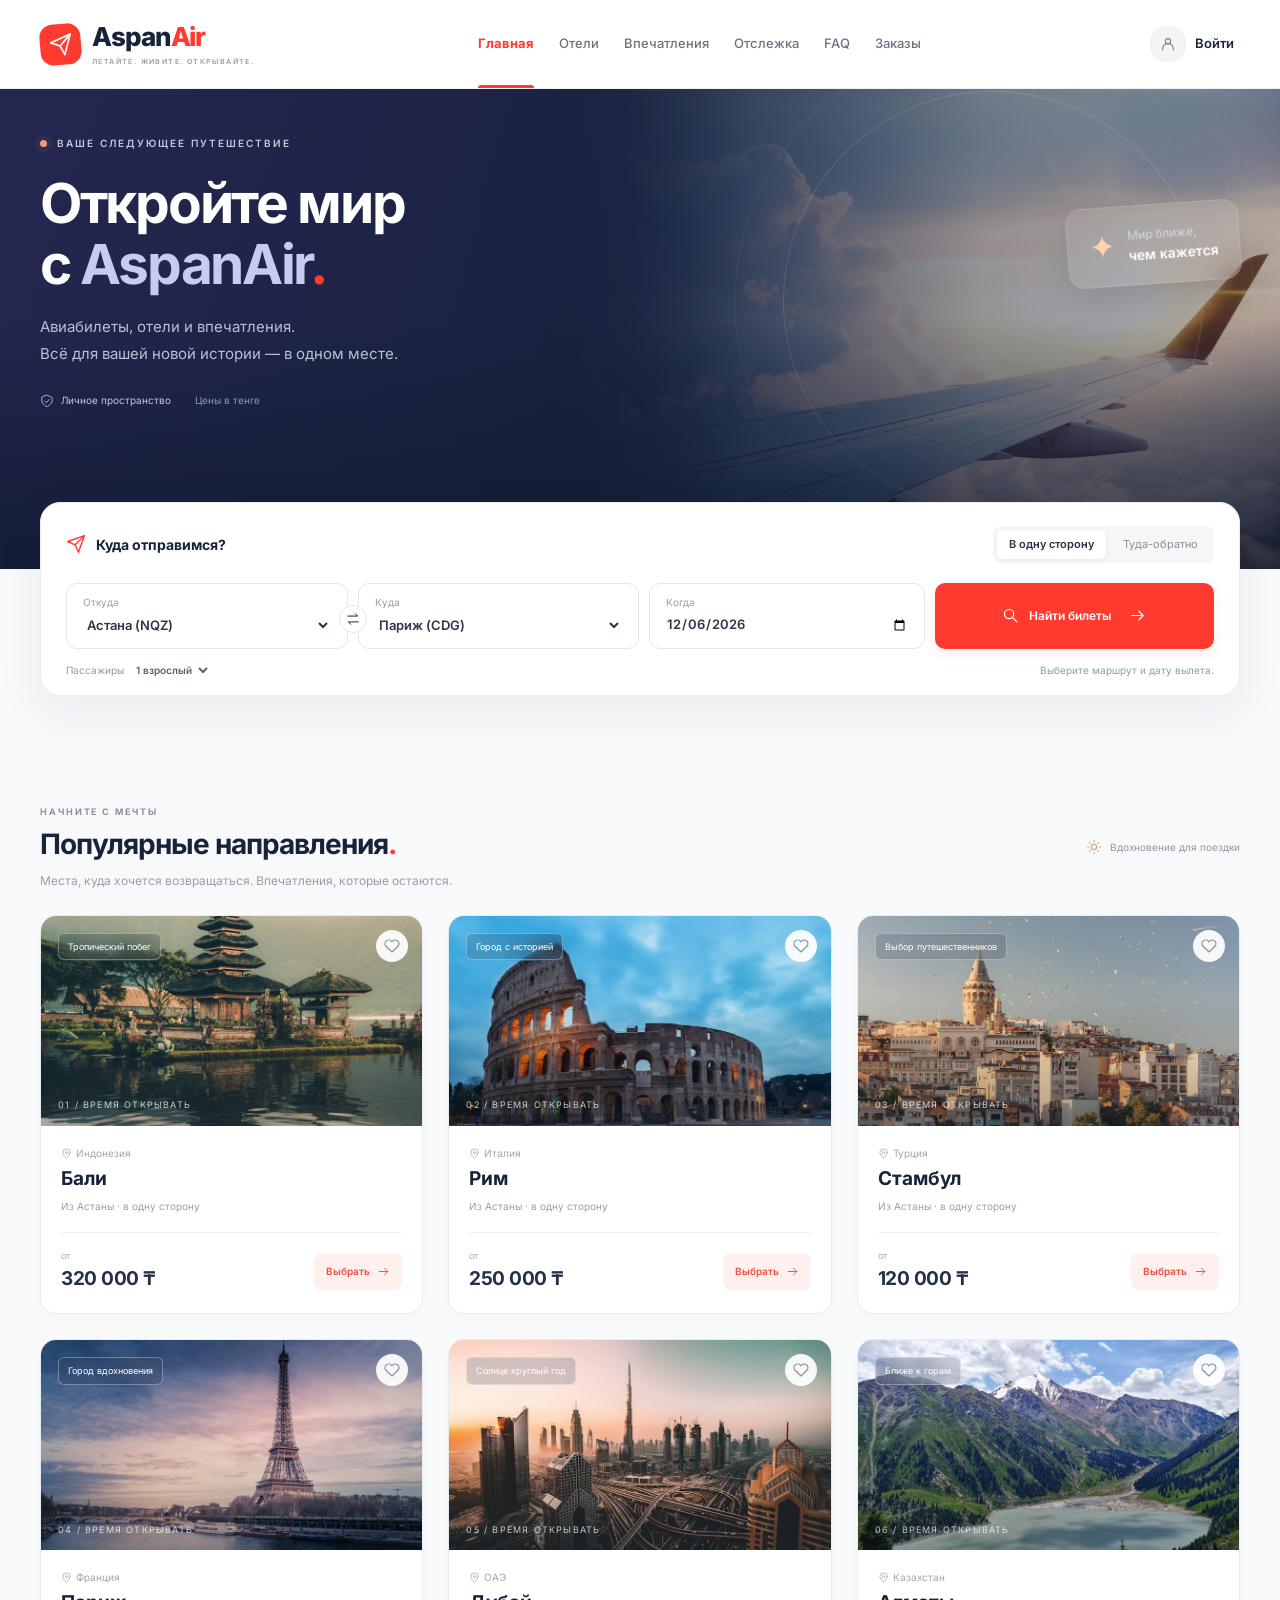
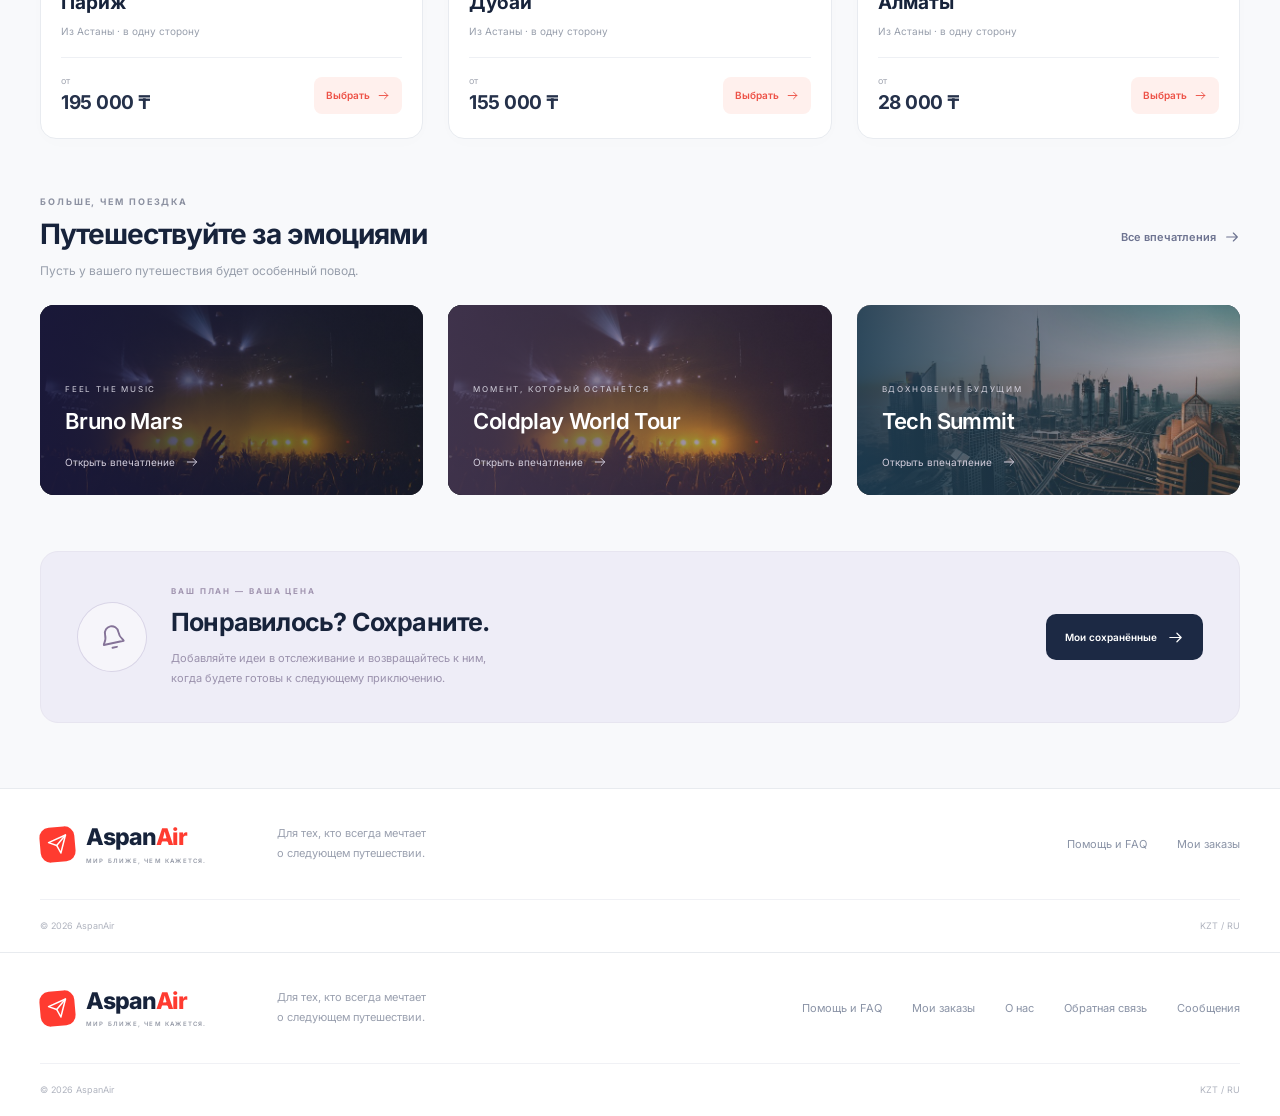
==== commit 6792fe99: "Add files via upload" ====
--- a/index.html
+++ b/index.html
@@ -66,5 +66,36 @@
  <dialog id="auth-modal" class="modal small-modal" aria-labelledby="auth-title"><div class="modal-body"><button class="icon-button modal-close" data-close="auth-modal" aria-label="Закрыть">×</button><p class="section-kicker">ASPANAIR</p><h2 id="auth-title">Вход</h2><form id="account-form"><label id="name-row" hidden>Имя<input id="account-name" class="text-input" maxlength="40" autocomplete="given-name"></label><label>Электронная почта<input id="account-email" class="text-input" type="email" autocomplete="username" required></label><label>Пароль<input id="account-pass" class="text-input" type="password" maxlength="256" autocomplete="current-password" required></label><div id="strength-box" hidden><div class="strength-line"><i></i><i></i><i></i></div><strong id="strength-label" aria-live="polite"></strong><p class="muted">Не менее 12 символов. Используйте три вида символов: строчные и заглавные буквы, цифры или знаки. Избегайте повторов и простых сочетаний.</p></div><button id="account-submit" class="btn btn-primary full-width">Войти</button></form><p id="account-message" role="status"></p><button id="auth-switch" class="btn">Создать аккаунт</button><button id="account-logout" class="btn" hidden>Выйти</button></div></dialog>
  <dialog id="payment-modal" class="modal small-modal"><div class="modal-body"><button class="icon-button modal-close" data-close="payment-modal" aria-label="Закрыть оформление"><svg class="icon"><use href="#i-close"/></svg></button><span class="large-icon"><svg class="icon"><use href="#i-bag"/></svg></span><p class="section-kicker">ПЛАНЫ ПРЕВРАЩАЮТСЯ В ИСТОРИИ</p><h2>Оформить заказ</h2><p class="muted">Оплата не требуется. Настоящие билеты и бронирования не создаются.</p><div id="checkout-details"></div><button class="btn btn-primary full-width" id="confirm-order">Подтвердить заказ <svg class="icon"><use href="#i-check"/></svg></button></div></dialog>
  <div id="toast-container" class="toast-container" aria-live="polite" aria-atomic="false"></div>
+<footer class="footer">
+  <div class="container footer-top">
+    <a class="logo" data-tab="flights" href="#flights">
+      <span class="logo-mark">
+        <svg class="icon"><use href="#i-plane"/></svg>
+      </span>
+      <span>
+        Aspan<span class="logo-air">Air</span>
+        <small>МИР БЛИЖЕ, ЧЕМ КАЖЕТСЯ.</small>
+      </span>
+    </a>
+
+    <p>
+      Для тех, кто всегда мечтает<br>
+      о следующем путешествии.
+    </p>
+
+    <div class="footer-links">
+      <a href="#faq" data-tab="faq">Помощь и FAQ</a>
+      <a href="#cart" data-tab="cart">Мои заказы</a>
+      <a href="about.html">О нас</a>
+      <a href="contact.php">Обратная связь</a>
+      <a href="messages.php">Сообщения</a>
+    </div>
+  </div>
+
+  <div class="container footer-bottom">
+    <span>©️ <span id="year">2026</span> AspanAir</span>
+    <span>KZT / RU</span>
+  </div>
+</footer>
  <noscript><div class="noscript">Включите JavaScript, чтобы искать рейсы и управлять заказами.</div></noscript>
 </body></html>
--- a/style.css
+++ b/style.css
@@ -44,3 +44,28 @@
 @media(max-width:360px){.profile-btn>span:last-child{display:none}.hero h1{font-size:40px}.hero-description{font-size:11px}.hero-bottom{font-size:7px}.hero-bottom>span+span{display:none}.search-field{padding:10px 9px}.search-field>select{font-size:10px}.section-heading h2{font-size:21px}.card-image{height:200px}.footer-top>p{font-size:8px}.footer .logo{font-size:20px}}
 @media(prefers-reduced-motion:reduce){html{scroll-behavior:auto}*,*:before,*:after{animation:none!important;transition:none!important}.travel-card:hover,.btn:hover{transform:none}}
 #account-form label{display:grid;gap:5px;margin:12px 0;font-weight:600}#account-form label[hidden]{display:none}#strength-box{margin:12px 0}#strength-box .muted{font-size:.84rem}.strength-line{display:flex;gap:5px;margin:8px 0}.strength-line i{flex:1;height:6px;border-radius:8px;background:#dcdfe6}[data-level="0"] i:first-child{background:#c62828}[data-level="1"] i:nth-child(-n+2){background:#bd7300}[data-level="2"] i{background:#18834c}#account-message{margin:12px 0;overflow-wrap:anywhere}
+/* Адаптация для телефонов */
+@media (max-width: 768px) {
+    .container {
+        width: 95%;
+        padding: 10px;
+    }
+
+    h1 {
+        font-size: 26px;
+    }
+
+    img {
+        max-width: 100%;
+        height: auto;
+    }
+
+    .about-page {
+        padding: 15px;
+        margin: 20px auto;
+    }
+
+    .about-card {
+        padding: 15px;
+    }
+}
